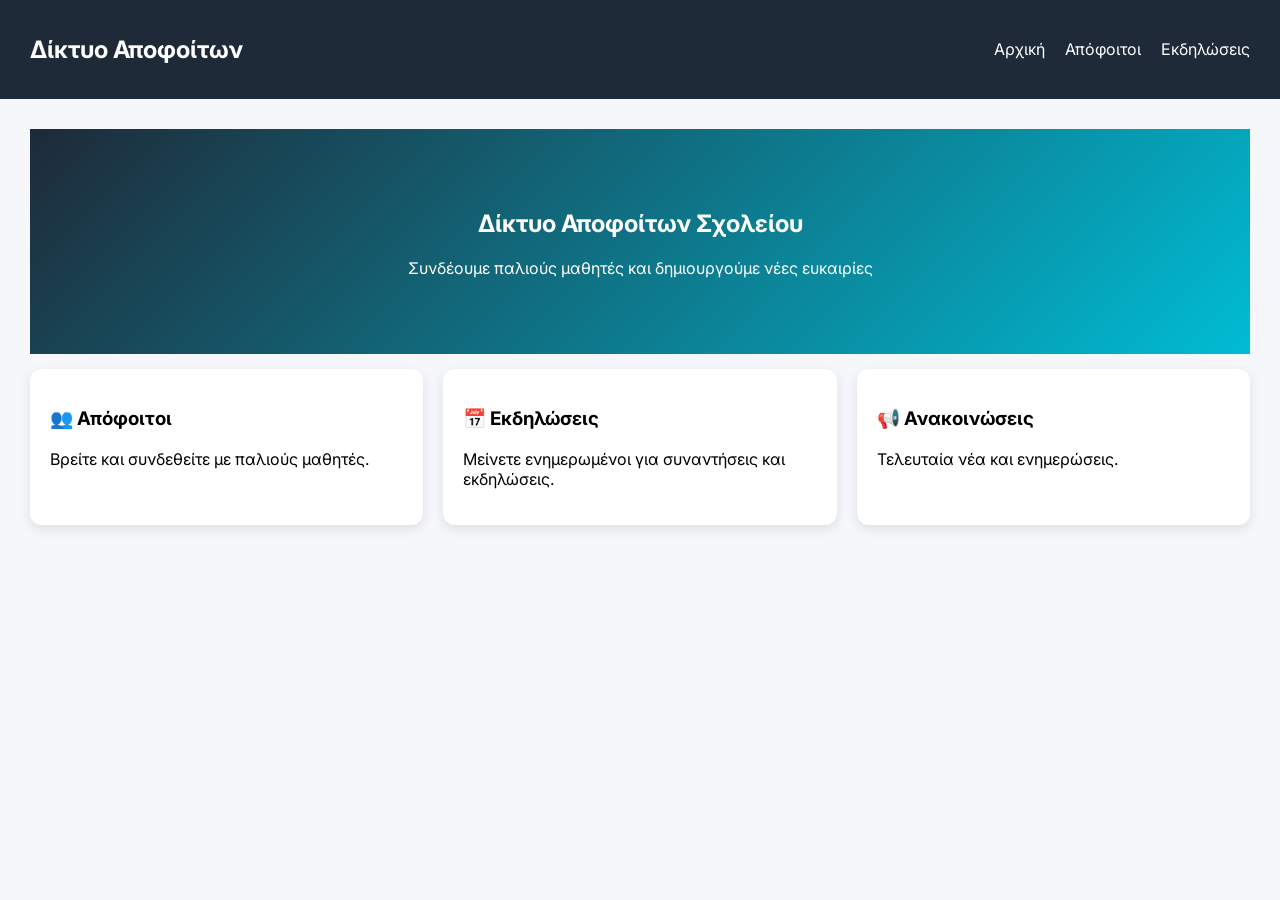
==== index.html @ 77661a97 "Initial Foundation" ====
<html lang="el"></html>
<head>
    <meta charset="UTF-8">
    <title>Alumni Portal</title>
  
    <!-- Link CSS -->
    <link rel="stylesheet" href="assets/css/style.css">
    <link href="https://fonts.googleapis.com/css2?family=Inter&display=swap" rel="stylesheet">
  </head>
<body>

    <nav>
        <h2>Δίκτυο Αποφοίτων</h2>
        <ul>
          <li onclick = "showPage('home')">Αρχική</li>
          <li onclick = "showPage('alumni')">Απόφοιτοι</li>
          <li onclick = "showPage('events')">Εκδηλώσεις</li>
        </ul>
    </nav>

  <!-- Pages -->
  <section id="home" class="page">
    <div class="hero">
      <h1>Δίκτυο Αποφοίτων Σχολείου</h1>
      <p>Συνδέουμε παλιούς μαθητές και δημιουργούμε νέες ευκαιρίες</p>
    </div>
  
    <div class="grid">
      <div class="card">
        <h3>👥 Απόφοιτοι</h3>
        <p>Βρείτε και συνδεθείτε με παλιούς μαθητές.</p>
      </div>
  
      <div class="card">
        <h3>📅 Εκδηλώσεις</h3>
        <p>Μείνετε ενημερωμένοι για συναντήσεις και εκδηλώσεις.</p>
      </div>
  
      <div class="card">
        <h3>📢 Ανακοινώσεις</h3>
        <p>Τελευταία νέα και ενημερώσεις.</p>
      </div>
    </div>
  </section>
  <section id="alumni" class="page hidden">
    <h2>Κατάλογος Αποφοίτων</h2>
  
    <input 
      type="text" 
      id="search" 
      placeholder="Αναζήτηση με όνομα, επάγγελμα ή έτος..." 
      oninput="searchAlumni()">
  
    <div id="alumniList" class="grid"></div>
  </section>
  <section id="events" class="page hidden">
    <h2>Εκδηλώσεις</h2>
    <ul>
      <li>🎉 Επανασύνδεση 2026</li>
      <li>📢 Ημέρα Καριέρας</li>
    </ul>
  </section>
  <!-- Link JS -->
  <script src="assets/js/script.js"></script>
</body>
</html>
---- assets/css/style.css ----
body {
    font-family: 'Inter', sans-serif;
    margin: 0;
    background: #f5f7fa;
  }
  
  /* NAVBAR */
  nav {
    background: #1e2a38;
    color: white;
    padding: 15px 30px;
    display: flex;
    justify-content: space-between;
    align-items: center;
  }
  
  nav ul {
    list-style: none;
    display: flex;
    gap: 20px;
  }
  
  nav li {
    cursor: pointer;
    transition: 0.3s;
  }
  
  nav li:hover {
    color: #00bcd4;
  }
  
  /* HERO SECTION */
  .hero {
    background: linear-gradient(135deg, #1e2a38, #00bcd4);
    color: white;
    padding: 60px 20px;
    text-align: center;
  }
  
  /* PAGE */
  .page {
    padding: 30px;
  }
  
  .hidden {
    display: none;
  }
  
  /* CARDS */
  .card {
    background: white;
    padding: 20px;
    margin: 15px 0;
    border-radius: 12px;
    box-shadow: 0 4px 12px rgba(0,0,0,0.1);
    transition: all 0.3s ease;
  }
  .card:hover {
    background: #00bcd4;
    color: white;
    transform: translateY(-5px);
  }

  .card:hover {
    background: linear-gradient(135deg, #00bcd4, #1e2a38);
    box-shadow: 0 8px 20px rgba(0, 188, 212, 0.4);
    color: white;
  }
  
  /* GRID */
  .grid {
    display: grid;
    grid-template-columns: repeat(auto-fit, minmax(250px, 1fr));
    gap: 20px;
  }
  
  /* SEARCH */
  input {
    padding: 10px;
    width: 250px;
    border-radius: 6px;
    border: 1px solid #ccc;
  }
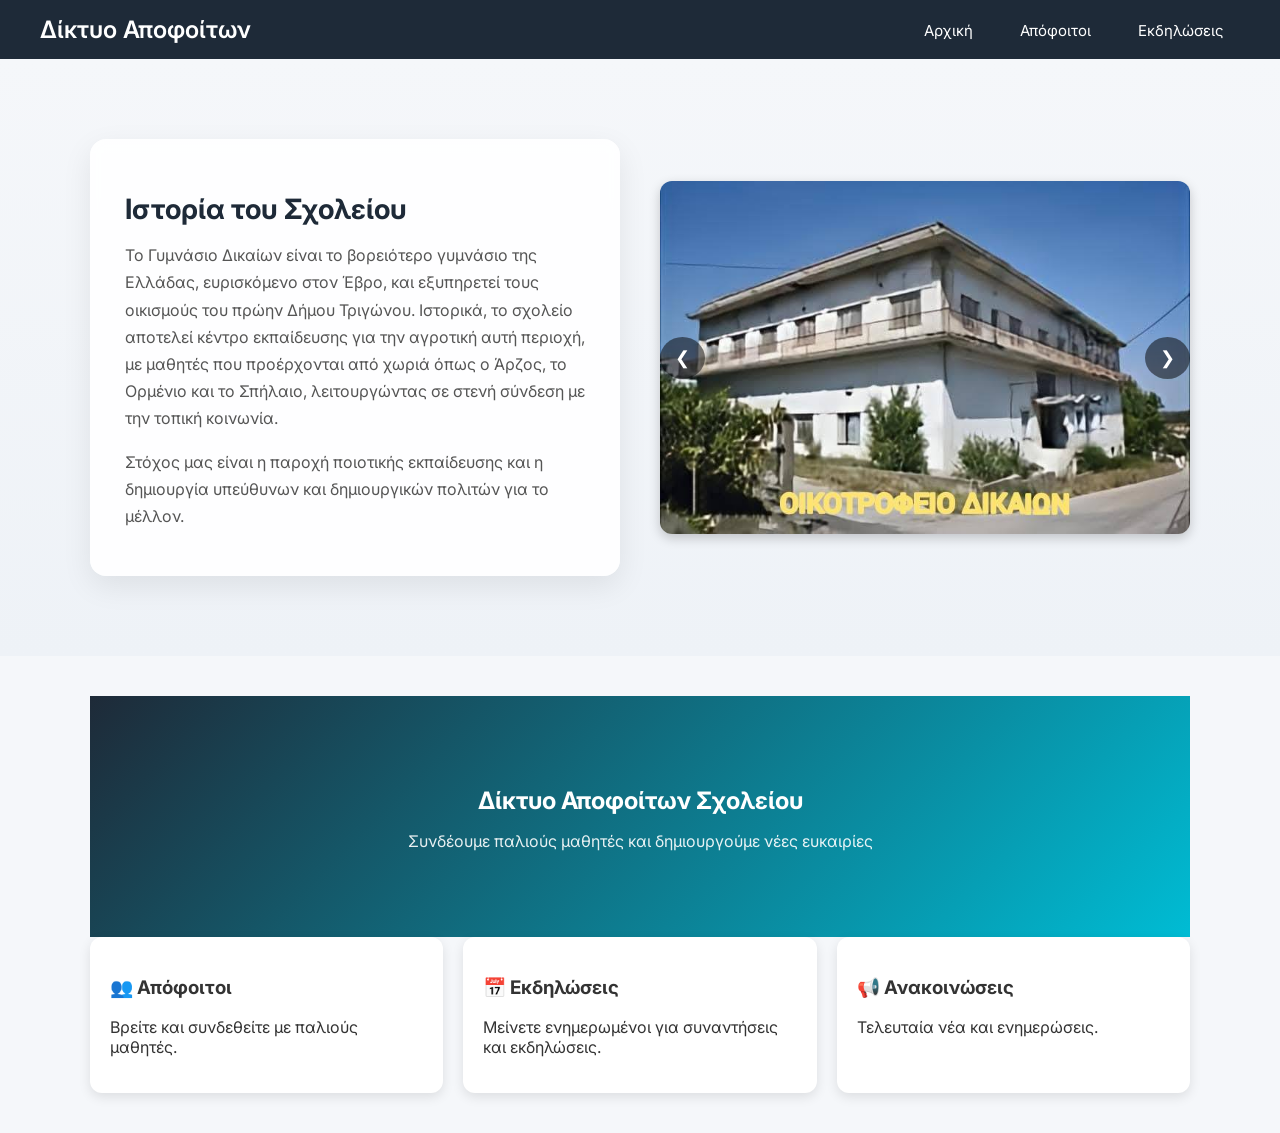
==== commit 1ee9da56: "Initial connmmit to SIT" ====
--- a/index.html
+++ b/index.html
@@ -9,15 +9,45 @@
   </head>
 <body>
 
-    <nav>
-        <h2>Δίκτυο Αποφοίτων</h2>
-        <ul>
-          <li onclick = "showPage('home')">Αρχική</li>
-          <li onclick = "showPage('alumni')">Απόφοιτοι</li>
-          <li onclick = "showPage('events')">Εκδηλώσεις</li>
-        </ul>
-    </nav>
+  <nav>
+    <h2>Δίκτυο Αποφοίτων</h2>
+    <ul>
+      <li><a href="index.html">Αρχική</a></li>
+      <li><a href="alumni.html">Απόφοιτοι</a></li>
+      <li><a href="events.html">Εκδηλώσεις</a></li>
+    </ul>
+  </nav>
+  <section class="history">
+  <div class="history-container">
 
+    <div class="history-text">
+      <h2>Ιστορία του Σχολείου</h2>
+      <p>
+        Το Γυμνάσιο Δικαίων είναι το βορειότερο γυμνάσιο της Ελλάδας, ευρισκόμενο στον Έβρο,
+        και εξυπηρετεί τους οικισμούς του πρώην Δήμου Τριγώνου. Ιστορικά, 
+        το σχολείο αποτελεί κέντρο εκπαίδευσης για την αγροτική αυτή περιοχή, 
+        με μαθητές που προέρχονται από χωριά όπως ο Άρζος, 
+        το Ορμένιο και το Σπήλαιο, λειτουργώντας σε στενή σύνδεση με την τοπική κοινωνία. 
+      </p>
+      <p>
+        Στόχος μας είναι η παροχή ποιοτικής εκπαίδευσης και η δημιουργία υπεύθυνων 
+        και δημιουργικών πολιτών για το μέλλον.
+      </p>
+    </div>
+
+    <div class="history-image">
+      <div class="carousel">
+        <img id="carousel-image" src="assets/images/school-1.jpg" alt="Σχολείο">
+        
+        <div class="carousel-buttons">
+          <button onclick="prevImage()">❮</button>
+          <button onclick="nextImage()">❯</button>
+        </div>
+      </div>
+    </div>
+
+  </div>
+  </section>
   <!-- Pages -->
   <section id="home" class="page">
     <div class="hero">
@@ -42,24 +72,6 @@
       </div>
     </div>
   </section>
-  <section id="alumni" class="page hidden">
-    <h2>Κατάλογος Αποφοίτων</h2>
-  
-    <input 
-      type="text" 
-      id="search" 
-      placeholder="Αναζήτηση με όνομα, επάγγελμα ή έτος..." 
-      oninput="searchAlumni()">
-  
-    <div id="alumniList" class="grid"></div>
-  </section>
-  <section id="events" class="page hidden">
-    <h2>Εκδηλώσεις</h2>
-    <ul>
-      <li>🎉 Επανασύνδεση 2026</li>
-      <li>📢 Ημέρα Καριέρας</li>
-    </ul>
-  </section>
   <!-- Link JS -->
   <script src="assets/js/script.js"></script>
 </body>
--- a/assets/css/style.css
+++ b/assets/css/style.css
@@ -1,83 +1,244 @@
+/* =========================
+   BASE
+========================= */
+
 body {
-    font-family: 'Inter', sans-serif;
-    margin: 0;
-    background: #f5f7fa;
-  }
-  
-  /* NAVBAR */
-  nav {
-    background: #1e2a38;
-    color: white;
-    padding: 15px 30px;
-    display: flex;
-    justify-content: space-between;
-    align-items: center;
-  }
-  
-  nav ul {
-    list-style: none;
-    display: flex;
-    gap: 20px;
-  }
-  
-  nav li {
-    cursor: pointer;
-    transition: 0.3s;
-  }
-  
-  nav li:hover {
-    color: #00bcd4;
-  }
-  
-  /* HERO SECTION */
-  .hero {
-    background: linear-gradient(135deg, #1e2a38, #00bcd4);
-    color: white;
-    padding: 60px 20px;
+  font-family: 'Inter', sans-serif;
+  margin: 0;
+  background: #f5f7fa;
+  color: #333;
+}
+
+/* =========================
+   NAVBAR (MODERN)
+========================= */
+
+nav {
+  background: #1e2a38;
+  color: white;
+  padding: 15px 40px;
+  display: flex;
+  justify-content: space-between;
+  align-items: center;
+}
+
+nav h2 {
+  margin: 0;
+  font-weight: 600;
+}
+
+/* MENU */
+nav ul {
+  list-style: none;
+  display: flex;
+  gap: 15px;
+  margin: 0;
+  padding: 0;
+}
+
+/* LINKS */
+nav a {
+  text-decoration: none;
+  color: white;
+  padding: 8px 16px;
+  border-radius: 8px;
+  font-size: 15px;
+  transition: all 0.3s ease;
+}
+
+/* HOVER */
+nav a:hover {
+  background: rgba(255,255,255,0.1);
+  color: #00bcd4;
+}
+
+/* ACTIVE LINK */
+nav a.active {
+  background: #00bcd4;
+  color: white;
+}
+
+/* =========================
+   HERO
+========================= */
+
+.hero {
+  background: linear-gradient(135deg, #1e2a38, #00bcd4);
+  color: white;
+  padding: 70px 20px;
+  text-align: center;
+}
+
+.hero h1 {
+  margin-bottom: 10px;
+}
+
+.hero p {
+  opacity: 0.9;
+}
+
+/* =========================
+   HISTORY SECTION
+========================= */
+
+.history {
+  padding: 80px 20px;
+  background: linear-gradient(to bottom, #f5f7fa, #eef2f7);
+}
+
+.history-container {
+  max-width: 1100px;
+  margin: 0 auto;
+  display: grid;
+  grid-template-columns: 1fr 1fr;
+  gap: 40px;
+  align-items: center;
+}
+
+/* TEXT CARD */
+.history-text {
+  background: rgba(255, 255, 255, 0.9);
+  backdrop-filter: blur(6px);
+  padding: 30px 35px;
+  border-radius: 16px;
+  box-shadow: 0 10px 30px rgba(0,0,0,0.08);
+  transition: 0.3s;
+}
+
+.history-text:hover {
+  transform: translateY(-3px);
+  box-shadow: 0 15px 40px rgba(0,0,0,0.12);
+}
+
+.history-text h2 {
+  font-size: 28px;
+  margin-bottom: 15px;
+  color: #1e2a38;
+}
+
+.history-text p {
+  line-height: 1.7;
+  color: #555;
+}
+
+/* IMAGE */
+.history-image {
+  display: flex;
+  justify-content: center;
+}
+
+/* =========================
+   PAGE CONTENT
+========================= */
+
+.page {
+  max-width: 1100px;
+  margin: 0 auto;
+  padding: 40px 20px;
+}
+
+/* =========================
+   CARDS
+========================= */
+
+.card {
+  background: white;
+  padding: 20px;
+  border-radius: 12px;
+  box-shadow: 0 4px 12px rgba(0,0,0,0.1);
+  transition: all 0.3s ease;
+}
+
+.card:hover {
+  background: linear-gradient(135deg, #00bcd4, #1e2a38);
+  color: white;
+  transform: translateY(-5px);
+  box-shadow: 0 8px 20px rgba(0,188,212,0.4);
+}
+
+/* =========================
+   GRID
+========================= */
+
+.grid {
+  display: grid;
+  grid-template-columns: repeat(auto-fit, minmax(250px, 1fr));
+  gap: 20px;
+}
+
+/* =========================
+   CAROUSEL
+========================= */
+
+.carousel {
+  position: relative;
+  max-width: 100%;
+}
+
+.carousel img {
+  width: 100%;
+  border-radius: 12px;
+  box-shadow: 0 4px 12px rgba(0,0,0,0.2);
+}
+
+/* BUTTONS */
+.carousel-buttons {
+  position: absolute;
+  top: 50%;
+  width: 100%;
+  display: flex;
+  justify-content: space-between;
+  transform: translateY(-50%);
+}
+
+.carousel-buttons button {
+  background: rgba(0,0,0,0.5);
+  color: white;
+  border: none;
+  padding: 10px 15px;
+  cursor: pointer;
+  border-radius: 50%;
+  font-size: 18px;
+  transition: 0.3s;
+}
+
+.carousel-buttons button:hover {
+  background: #00bcd4;
+}
+
+/* =========================
+   SEARCH
+========================= */
+.search-container {
+  margin-bottom: 30px;
+}
+
+input {
+  padding: 10px;
+  width: 250px;
+  border-radius: 8px;
+  border: 1px solid #ccc;
+  outline: none;
+  transition: 0.2s;
+}
+
+input:focus {
+  border-color: #00bcd4;
+  box-shadow: 0 0 5px rgba(0,188,212,0.4);
+}
+
+/* =========================
+   RESPONSIVE
+========================= */
+
+@media (max-width: 768px) {
+  .history-container {
+    grid-template-columns: 1fr;
     text-align: center;
   }
-  
-  /* PAGE */
-  .page {
-    padding: 30px;
+
+  nav {
+    flex-direction: column;
+    gap: 10px;
   }
-  
-  .hidden {
-    display: none;
-  }
-  
-  /* CARDS */
-  .card {
-    background: white;
-    padding: 20px;
-    margin: 15px 0;
-    border-radius: 12px;
-    box-shadow: 0 4px 12px rgba(0,0,0,0.1);
-    transition: all 0.3s ease;
-  }
-  .card:hover {
-    background: #00bcd4;
-    color: white;
-    transform: translateY(-5px);
-  }
-
-  .card:hover {
-    background: linear-gradient(135deg, #00bcd4, #1e2a38);
-    box-shadow: 0 8px 20px rgba(0, 188, 212, 0.4);
-    color: white;
-  }
-  
-  /* GRID */
-  .grid {
-    display: grid;
-    grid-template-columns: repeat(auto-fit, minmax(250px, 1fr));
-    gap: 20px;
-  }
-  
-  /* SEARCH */
-  input {
-    padding: 10px;
-    width: 250px;
-    border-radius: 6px;
-    border: 1px solid #ccc;
-  }+}
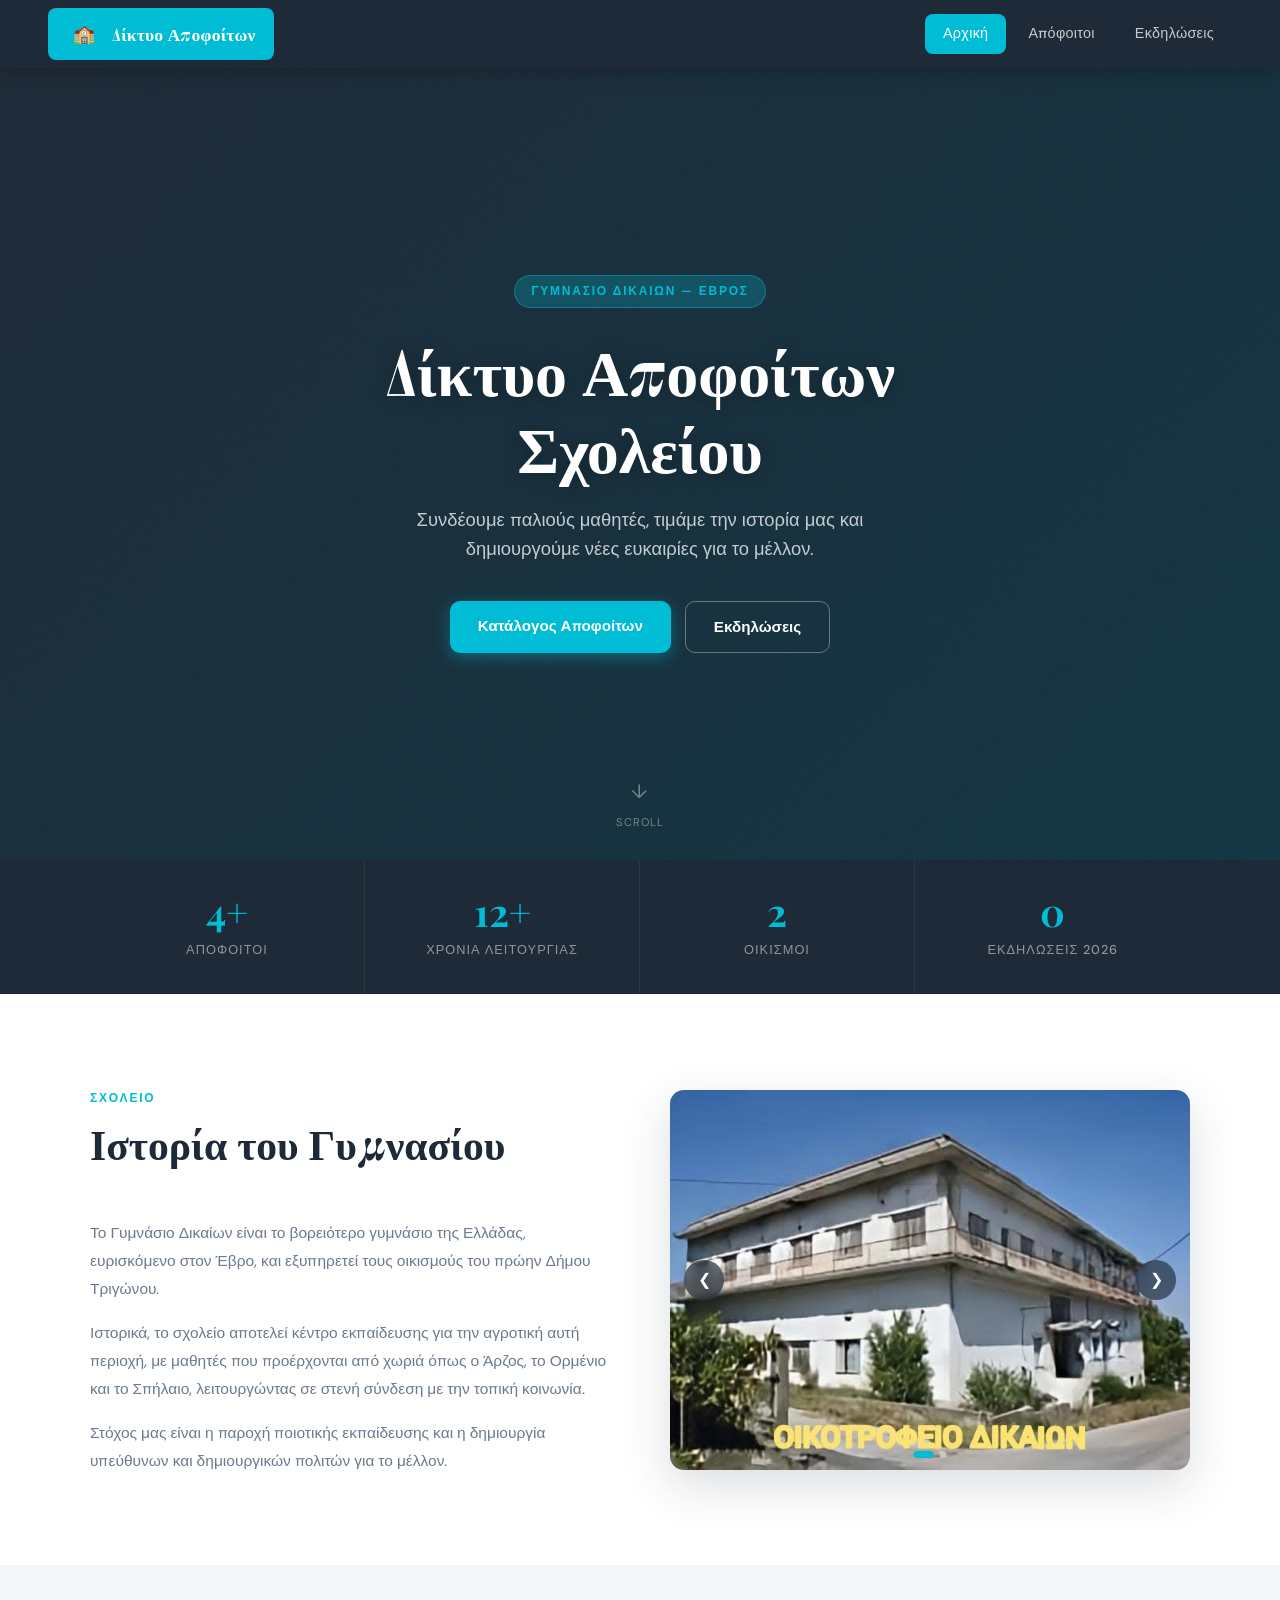
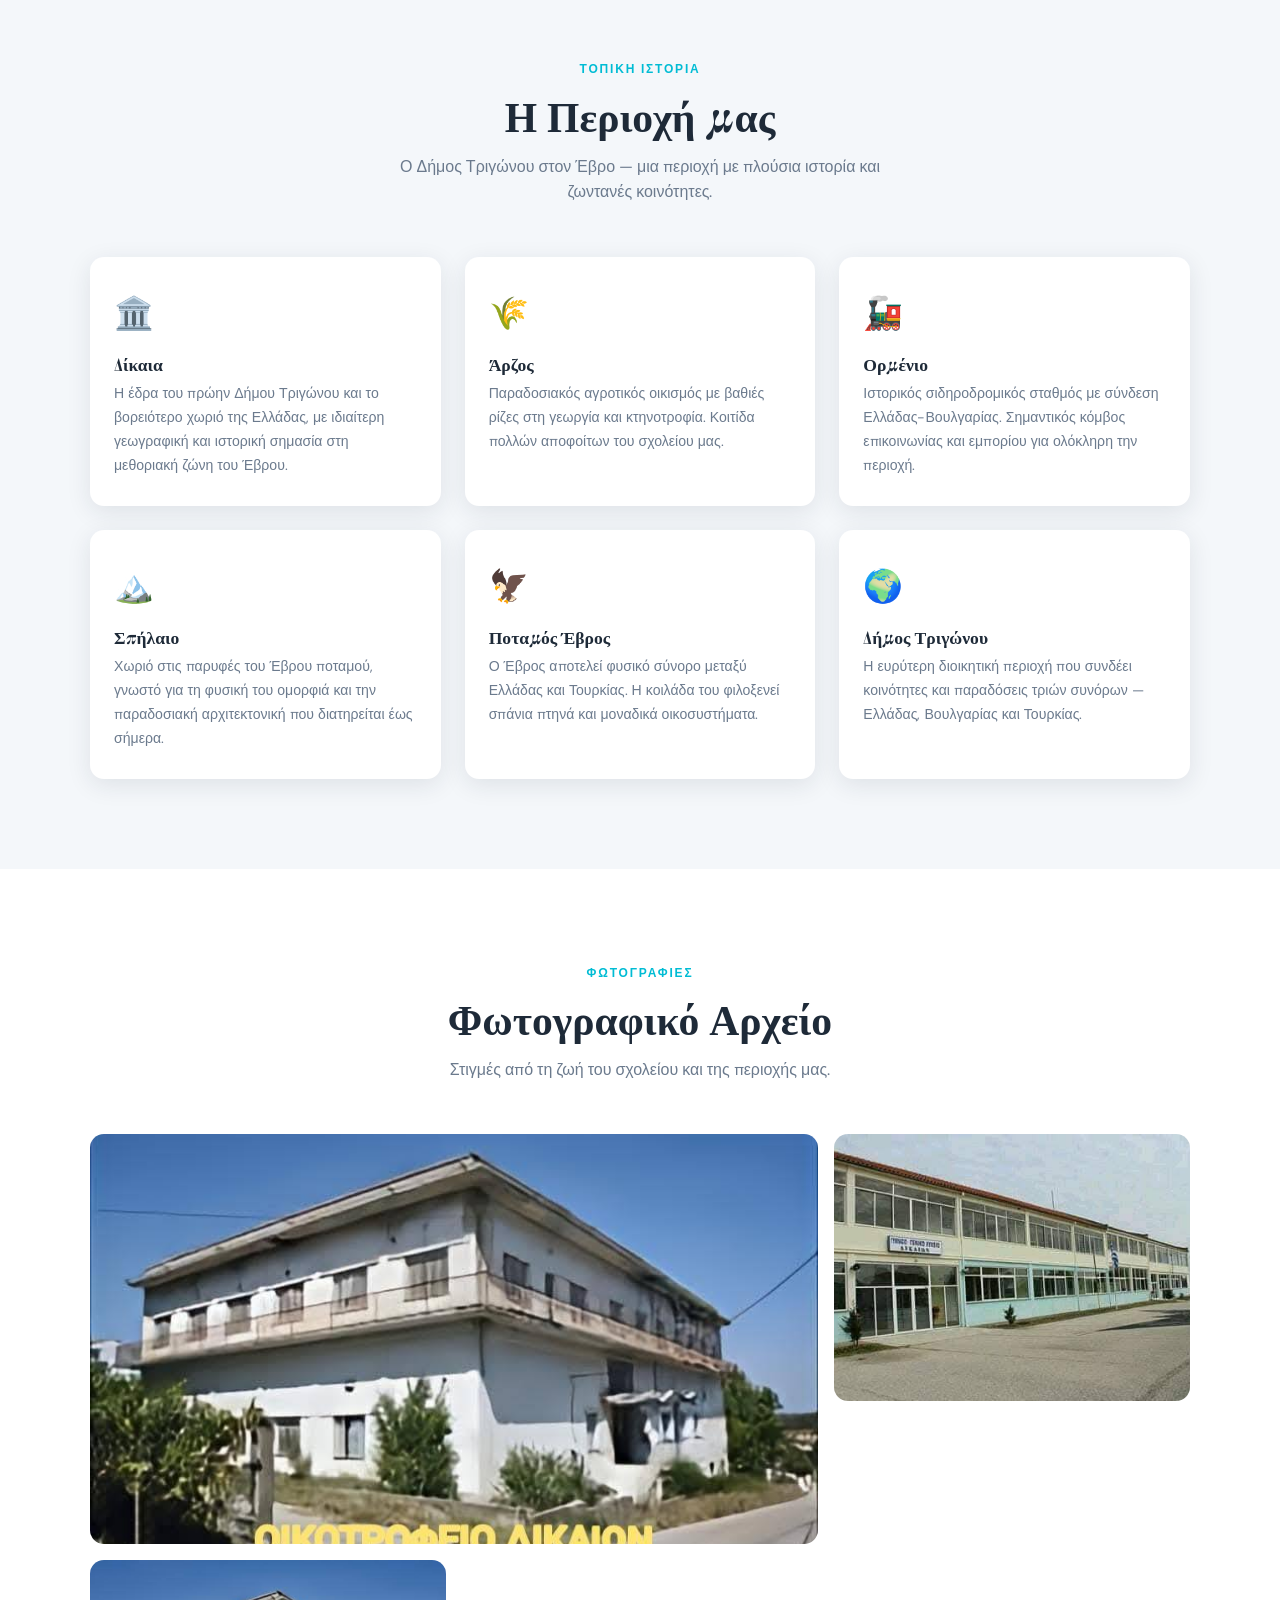
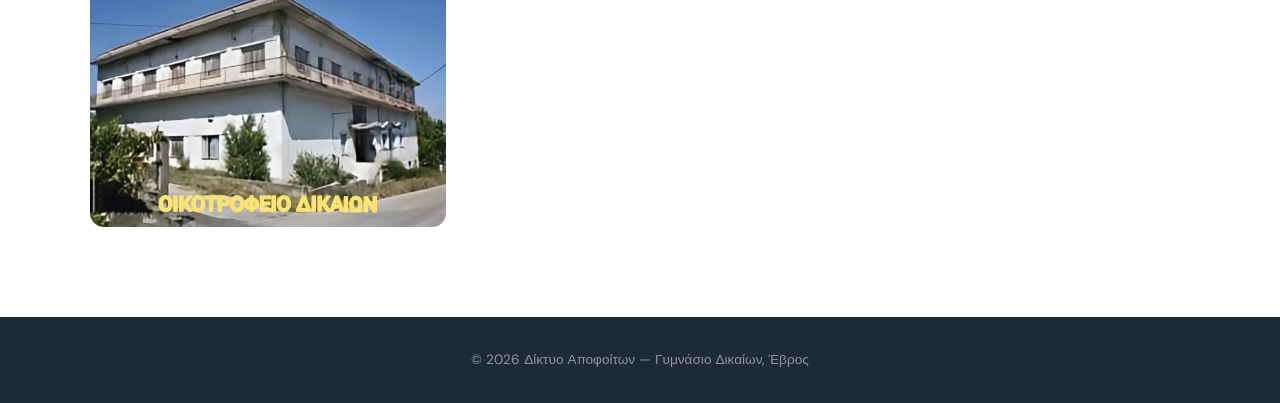
==== commit 8bd6ea0e: "Updating with new version build from claude" ====
--- a/index.html
+++ b/index.html
@@ -1,78 +1,183 @@
-<html lang="el"></html>
+<!DOCTYPE html>
+<html lang="el">
 <head>
-    <meta charset="UTF-8">
-    <title>Alumni Portal</title>
-  
-    <!-- Link CSS -->
-    <link rel="stylesheet" href="assets/css/style.css">
-    <link href="https://fonts.googleapis.com/css2?family=Inter&display=swap" rel="stylesheet">
-  </head>
+  <meta charset="UTF-8">
+  <meta name="viewport" content="width=device-width, initial-scale=1.0">
+  <title>Δίκτυο Αποφοίτων — Γυμνάσιο Δικαίων</title>
+  <link rel="stylesheet" href="assets/css/style.css">
+</head>
 <body>
 
+  <!-- NAVBAR -->
   <nav>
-    <h2>Δίκτυο Αποφοίτων</h2>
+    <a href="index.html" class="nav-brand">
+      <div class="nav-brand-icon">🏫</div>
+      <h2>Δίκτυο Αποφοίτων</h2>
+    </a>
     <ul>
       <li><a href="index.html">Αρχική</a></li>
       <li><a href="alumni.html">Απόφοιτοι</a></li>
       <li><a href="events.html">Εκδηλώσεις</a></li>
     </ul>
   </nav>
+
+  <!-- HERO -->
+  <section class="hero">
+    <div class="hero-bg"></div>
+    <div class="hero-content">
+      <span class="hero-eyebrow">Γυμνάσιο Δικαίων — Έβρος</span>
+      <h1>Δίκτυο Αποφοίτων Σχολείου</h1>
+      <p>Συνδέουμε παλιούς μαθητές, τιμάμε την ιστορία μας και δημιουργούμε νέες ευκαιρίες για το μέλλον.</p>
+      <div class="hero-actions">
+        <a href="alumni.html" class="btn btn-primary">Κατάλογος Αποφοίτων</a>
+        <a href="events.html" class="btn btn-outline">Εκδηλώσεις</a>
+      </div>
+    </div>
+    <div class="hero-scroll">
+      <span>↓</span>
+      scroll
+    </div>
+  </section>
+
+  <!-- STATS BAR -->
+  <div class="stats">
+    <div class="stats-inner">
+      <div class="stat-item">
+        <span class="stat-number" data-target="10" data-suffix="+">0+</span>
+        <span class="stat-label">Απόφοιτοι</span>
+      </div>
+      <div class="stat-item">
+        <span class="stat-number" data-target="30" data-suffix="+">0+</span>
+        <span class="stat-label">Χρόνια Λειτουργίας</span>
+      </div>
+      <div class="stat-item">
+        <span class="stat-number" data-target="5" data-suffix="">0</span>
+        <span class="stat-label">Οικισμοί</span>
+      </div>
+      <div class="stat-item">
+        <span class="stat-number" data-target="2" data-suffix="">0</span>
+        <span class="stat-label">Εκδηλώσεις 2026</span>
+      </div>
+    </div>
+  </div>
+
+  <!-- HISTORY -->
   <section class="history">
-  <div class="history-container">
+    <div class="section-inner">
+      <div class="history-grid">
+        <div class="history-text">
+          <div class="section-header">
+            <span class="section-eyebrow">Σχολείο</span>
+            <h2>Ιστορία του Γυμνασίου</h2>
+          </div>
+          <p>
+            Το Γυμνάσιο Δικαίων είναι το βορειότερο γυμνάσιο της Ελλάδας, ευρισκόμενο στον Έβρο,
+            και εξυπηρετεί τους οικισμούς του πρώην Δήμου Τριγώνου.
+          </p>
+          <p>
+            Ιστορικά, το σχολείο αποτελεί κέντρο εκπαίδευσης για την αγροτική αυτή περιοχή,
+            με μαθητές που προέρχονται από χωριά όπως ο Άρζος, το Ορμένιο και το Σπήλαιο,
+            λειτουργώντας σε στενή σύνδεση με την τοπική κοινωνία.
+          </p>
+          <p>
+            Στόχος μας είναι η παροχή ποιοτικής εκπαίδευσης και η δημιουργία υπεύθυνων
+            και δημιουργικών πολιτών για το μέλλον.
+          </p>
+        </div>
 
-    <div class="history-text">
-      <h2>Ιστορία του Σχολείου</h2>
-      <p>
-        Το Γυμνάσιο Δικαίων είναι το βορειότερο γυμνάσιο της Ελλάδας, ευρισκόμενο στον Έβρο,
-        και εξυπηρετεί τους οικισμούς του πρώην Δήμου Τριγώνου. Ιστορικά, 
-        το σχολείο αποτελεί κέντρο εκπαίδευσης για την αγροτική αυτή περιοχή, 
-        με μαθητές που προέρχονται από χωριά όπως ο Άρζος, 
-        το Ορμένιο και το Σπήλαιο, λειτουργώντας σε στενή σύνδεση με την τοπική κοινωνία. 
-      </p>
-      <p>
-        Στόχος μας είναι η παροχή ποιοτικής εκπαίδευσης και η δημιουργία υπεύθυνων 
-        και δημιουργικών πολιτών για το μέλλον.
-      </p>
-    </div>
-
-    <div class="history-image">
-      <div class="carousel">
-        <img id="carousel-image" src="assets/images/school-1.jpg" alt="Σχολείο">
-        
-        <div class="carousel-buttons">
-          <button onclick="prevImage()">❮</button>
-          <button onclick="nextImage()">❯</button>
+        <div class="history-image">
+          <div class="carousel">
+            <img id="carousel-image" src="assets/images/school-1.jpg" alt="Σχολείο">
+            <div class="carousel-buttons">
+              <button onclick="prevImage()" aria-label="Προηγούμενο">❮</button>
+              <button onclick="nextImage()" aria-label="Επόμενο">❯</button>
+            </div>
+            <div class="carousel-dots"></div>
+          </div>
         </div>
       </div>
     </div>
+  </section>
 
-  </div>
-  </section>
-  <!-- Pages -->
-  <section id="home" class="page">
-    <div class="hero">
-      <h1>Δίκτυο Αποφοίτων Σχολείου</h1>
-      <p>Συνδέουμε παλιούς μαθητές και δημιουργούμε νέες ευκαιρίες</p>
-    </div>
-  
-    <div class="grid">
-      <div class="card">
-        <h3>👥 Απόφοιτοι</h3>
-        <p>Βρείτε και συνδεθείτε με παλιούς μαθητές.</p>
+  <!-- LOCAL HISTORY -->
+  <section class="local-history">
+    <div class="section-inner">
+      <div class="section-header centered">
+        <span class="section-eyebrow">Τοπική Ιστορία</span>
+        <h2>Η Περιοχή μας</h2>
+        <p>Ο Δήμος Τριγώνου στον Έβρο — μια περιοχή με πλούσια ιστορία και ζωντανές κοινότητες.</p>
       </div>
-  
-      <div class="card">
-        <h3>📅 Εκδηλώσεις</h3>
-        <p>Μείνετε ενημερωμένοι για συναντήσεις και εκδηλώσεις.</p>
-      </div>
-  
-      <div class="card">
-        <h3>📢 Ανακοινώσεις</h3>
-        <p>Τελευταία νέα και ενημερώσεις.</p>
+      <div class="local-history-grid">
+        <div class="place-card">
+          <span class="place-icon">🏛️</span>
+          <h3>Δίκαια</h3>
+          <p>Η έδρα του πρώην Δήμου Τριγώνου και το βορειότερο χωριό της Ελλάδας, με ιδιαίτερη γεωγραφική και ιστορική σημασία στη μεθοριακή ζώνη του Έβρου.</p>
+        </div>
+        <div class="place-card">
+          <span class="place-icon">🌾</span>
+          <h3>Άρζος</h3>
+          <p>Παραδοσιακός αγροτικός οικισμός με βαθιές ρίζες στη γεωργία και κτηνοτροφία. Κοιτίδα πολλών αποφοίτων του σχολείου μας.</p>
+        </div>
+        <div class="place-card">
+          <span class="place-icon">🚂</span>
+          <h3>Ορμένιο</h3>
+          <p>Ιστορικός σιδηροδρομικός σταθμός με σύνδεση Ελλάδας-Βουλγαρίας. Σημαντικός κόμβος επικοινωνίας και εμπορίου για ολόκληρη την περιοχή.</p>
+        </div>
+        <div class="place-card">
+          <span class="place-icon">🏔️</span>
+          <h3>Σπήλαιο</h3>
+          <p>Χωριό στις παρυφές του Έβρου ποταμού, γνωστό για τη φυσική του ομορφιά και την παραδοσιακή αρχιτεκτονική που διατηρείται έως σήμερα.</p>
+        </div>
+        <div class="place-card">
+          <span class="place-icon">🦅</span>
+          <h3>Ποταμός Έβρος</h3>
+          <p>Ο Έβρος αποτελεί φυσικό σύνορο μεταξύ Ελλάδας και Τουρκίας. Η κοιλάδα του φιλοξενεί σπάνια πτηνά και μοναδικά οικοσυστήματα.</p>
+        </div>
+        <div class="place-card">
+          <span class="place-icon">🌍</span>
+          <h3>Δήμος Τριγώνου</h3>
+          <p>Η ευρύτερη διοικητική περιοχή που συνδέει κοινότητες και παραδόσεις τριών συνόρων — Ελλάδας, Βουλγαρίας και Τουρκίας.</p>
+        </div>
       </div>
     </div>
   </section>
-  <!-- Link JS -->
+
+  <!-- GALLERY -->
+  <section class="gallery">
+    <div class="section-inner">
+      <div class="section-header centered">
+        <span class="section-eyebrow">Φωτογραφίες</span>
+        <h2>Φωτογραφικό Αρχείο</h2>
+        <p>Στιγμές από τη ζωή του σχολείου και της περιοχής μας.</p>
+      </div>
+      <div class="gallery-grid">
+        <div class="gallery-item">
+          <img src="assets/images/school-1.jpg" alt="Γυμνάσιο Δικαίων">
+          <div class="gallery-overlay"><span>Γυμνάσιο Δικαίων</span></div>
+        </div>
+        <div class="gallery-item">
+          <img src="assets/images/school-2.jpg" alt="Σχολική αυλή">
+          <div class="gallery-overlay"><span>Σχολική αυλή</span></div>
+        </div>
+        <div class="gallery-item">
+          <img src="assets/images/school-1.jpg" alt="Είσοδος σχολείου">
+          <div class="gallery-overlay"><span>Είσοδος σχολείου</span></div>
+        </div>
+      </div>
+    </div>
+  </section>
+
+  <!-- LIGHTBOX -->
+  <div class="lightbox" id="lightbox">
+    <button class="lightbox-close" id="lightbox-close">&times;</button>
+    <img id="lightbox-img" src="" alt="">
+  </div>
+
+  <!-- FOOTER -->
+  <footer>
+    <p>© 2026 Δίκτυο Αποφοίτων — Γυμνάσιο Δικαίων, Έβρος</p>
+  </footer>
+
   <script src="assets/js/script.js"></script>
 </body>
-</html>+</html>
--- a/assets/css/style.css
+++ b/assets/css/style.css
@@ -1,159 +1,747 @@
+/* =========================
+   CSS VARIABLES
+========================= */
+
+@import url('https://fonts.googleapis.com/css2?family=Playfair+Display:wght@400;700&family=DM+Sans:wght@300;400;500;600&display=swap');
+
+:root {
+  --navy:       #1e2a38;
+  --navy-light: #2c3e52;
+  --cyan:       #00bcd4;
+  --cyan-dark:  #0097a7;
+  --cyan-glow:  rgba(0, 188, 212, 0.25);
+  --bg:         #f4f7fa;
+  --bg-card:    #ffffff;
+  --text:       #1e2a38;
+  --text-muted: #6b7a8d;
+  --radius:     14px;
+  --shadow:     0 6px 24px rgba(30, 42, 56, 0.10);
+  --shadow-lg:  0 16px 48px rgba(30, 42, 56, 0.16);
+  --transition: 0.3s cubic-bezier(0.4, 0, 0.2, 1);
+}
+
 /* =========================
    BASE
 ========================= */
 
+*, *::before, *::after { box-sizing: border-box; margin: 0; padding: 0; }
+
+html { scroll-behavior: smooth; }
+
 body {
-  font-family: 'Inter', sans-serif;
-  margin: 0;
-  background: #f5f7fa;
-  color: #333;
-}
-
-/* =========================
-   NAVBAR (MODERN)
+  font-family: 'DM Sans', sans-serif;
+  background: var(--bg);
+  color: var(--text);
+  line-height: 1.6;
+  -webkit-font-smoothing: antialiased;
+}
+
+h1, h2, h3 { font-family: 'Playfair Display', serif; line-height: 1.2; }
+
+/* =========================
+   NAVBAR
 ========================= */
 
 nav {
-  background: #1e2a38;
-  color: white;
-  padding: 15px 40px;
+  background: var(--navy);
+  padding: 0 48px;
   display: flex;
   justify-content: space-between;
   align-items: center;
-}
-
-nav h2 {
-  margin: 0;
-  font-weight: 600;
-}
-
-/* MENU */
+  position: sticky;
+  top: 0;
+  z-index: 100;
+  height: 68px;
+  box-shadow: 0 2px 20px rgba(0,0,0,0.25);
+}
+
+.nav-brand {
+  display: flex;
+  align-items: center;
+  gap: 10px;
+  text-decoration: none;
+}
+
+.nav-brand-icon {
+  width: 36px;
+  height: 36px;
+  background: var(--cyan);
+  border-radius: 8px;
+  display: flex;
+  align-items: center;
+  justify-content: center;
+  font-size: 18px;
+  flex-shrink: 0;
+}
+
+.nav-brand h2 {
+  color: white;
+  font-family: 'Playfair Display', serif;
+  font-size: 1.1rem;
+  font-weight: 700;
+  letter-spacing: 0.01em;
+}
+
 nav ul {
   list-style: none;
   display: flex;
-  gap: 15px;
-  margin: 0;
-  padding: 0;
-}
-
-/* LINKS */
+  gap: 4px;
+}
+
 nav a {
   text-decoration: none;
-  color: white;
-  padding: 8px 16px;
+  color: rgba(255,255,255,0.75);
+  padding: 8px 18px;
   border-radius: 8px;
-  font-size: 15px;
-  transition: all 0.3s ease;
-}
-
-/* HOVER */
+  font-size: 0.9rem;
+  font-weight: 500;
+  letter-spacing: 0.02em;
+  transition: var(--transition);
+  display: block;
+}
+
 nav a:hover {
-  background: rgba(255,255,255,0.1);
-  color: #00bcd4;
-}
-
-/* ACTIVE LINK */
+  background: rgba(255,255,255,0.08);
+  color: white;
+}
+
 nav a.active {
-  background: #00bcd4;
-  color: white;
-}
-
-/* =========================
-   HERO
+  background: var(--cyan);
+  color: white;
+}
+
+/* =========================
+   HERO — ANIMATED GRADIENT
 ========================= */
 
 .hero {
-  background: linear-gradient(135deg, #1e2a38, #00bcd4);
-  color: white;
-  padding: 70px 20px;
+  position: relative;
+  min-height: 88vh;
+  display: flex;
+  align-items: center;
+  justify-content: center;
   text-align: center;
+  overflow: hidden;
+  background: var(--navy);
+}
+
+.hero-bg {
+  position: absolute;
+  inset: 0;
+  background: linear-gradient(135deg, #1e2a38 0%, #0d3a47 35%, #00bcd4 70%, #1e2a38 100%);
+  background-size: 400% 400%;
+  animation: gradientShift 10s ease infinite;
+}
+
+@keyframes gradientShift {
+  0%   { background-position: 0% 50%; }
+  50%  { background-position: 100% 50%; }
+  100% { background-position: 0% 50%; }
+}
+
+/* Subtle noise texture overlay */
+.hero-bg::after {
+  content: '';
+  position: absolute;
+  inset: 0;
+  background-image: url("data:image/svg+xml,%3Csvg viewBox='0 0 256 256' xmlns='http://www.w3.org/2000/svg'%3E%3Cfilter id='noise'%3E%3CfeTurbulence type='fractalNoise' baseFrequency='0.9' numOctaves='4' stitchTiles='stitch'/%3E%3C/filter%3E%3Crect width='100%25' height='100%25' filter='url(%23noise)' opacity='0.04'/%3E%3C/svg%3E");
+  opacity: 0.4;
+  pointer-events: none;
+}
+
+.hero-content {
+  position: relative;
+  z-index: 2;
+  max-width: 720px;
+  padding: 40px 24px;
+  animation: heroFadeUp 1s ease both;
+}
+
+@keyframes heroFadeUp {
+  from { opacity: 0; transform: translateY(30px); }
+  to   { opacity: 1; transform: translateY(0); }
+}
+
+.hero-eyebrow {
+  display: inline-block;
+  background: var(--cyan-glow);
+  border: 1px solid rgba(0, 188, 212, 0.4);
+  color: var(--cyan);
+  font-size: 0.75rem;
+  font-weight: 600;
+  letter-spacing: 0.15em;
+  text-transform: uppercase;
+  padding: 6px 16px;
+  border-radius: 100px;
+  margin-bottom: 24px;
 }
 
 .hero h1 {
-  margin-bottom: 10px;
+  font-size: clamp(2.4rem, 5vw, 4rem);
+  color: white;
+  margin-bottom: 20px;
+  text-shadow: 0 2px 20px rgba(0,0,0,0.3);
 }
 
 .hero p {
-  opacity: 0.9;
-}
-
-/* =========================
-   HISTORY SECTION
-========================= */
-
-.history {
-  padding: 80px 20px;
-  background: linear-gradient(to bottom, #f5f7fa, #eef2f7);
-}
-
-.history-container {
+  font-size: 1.15rem;
+  color: rgba(255,255,255,0.75);
+  max-width: 520px;
+  margin: 0 auto 36px;
+}
+
+.hero-actions {
+  display: flex;
+  gap: 14px;
+  justify-content: center;
+  flex-wrap: wrap;
+}
+
+.btn {
+  display: inline-block;
+  padding: 13px 28px;
+  border-radius: 10px;
+  font-family: 'DM Sans', sans-serif;
+  font-size: 0.95rem;
+  font-weight: 600;
+  text-decoration: none;
+  cursor: pointer;
+  border: none;
+  transition: var(--transition);
+}
+
+.btn-primary {
+  background: var(--cyan);
+  color: white;
+  box-shadow: 0 4px 16px rgba(0, 188, 212, 0.4);
+}
+
+.btn-primary:hover {
+  background: var(--cyan-dark);
+  transform: translateY(-2px);
+  box-shadow: 0 8px 24px rgba(0, 188, 212, 0.5);
+}
+
+.btn-outline {
+  background: transparent;
+  color: white;
+  border: 1.5px solid rgba(255,255,255,0.35);
+}
+
+.btn-outline:hover {
+  background: rgba(255,255,255,0.08);
+  border-color: white;
+  transform: translateY(-2px);
+}
+
+.hero-scroll {
+  position: absolute;
+  bottom: 28px;
+  left: 50%;
+  transform: translateX(-50%);
+  z-index: 2;
+  display: flex;
+  flex-direction: column;
+  align-items: center;
+  gap: 6px;
+  color: rgba(255,255,255,0.4);
+  font-size: 0.7rem;
+  letter-spacing: 0.1em;
+  text-transform: uppercase;
+  animation: bounce 2s ease infinite;
+}
+
+.hero-scroll span { font-size: 1.2rem; }
+
+@keyframes bounce {
+  0%, 100% { transform: translateX(-50%) translateY(0); }
+  50%       { transform: translateX(-50%) translateY(6px); }
+}
+
+/* =========================
+   STATS BAR
+========================= */
+
+.stats {
+  background: var(--navy);
+  padding: 0;
+}
+
+.stats-inner {
+  display: grid;
+  grid-template-columns: repeat(4, 1fr);
   max-width: 1100px;
   margin: 0 auto;
+}
+
+.stat-item {
+  padding: 32px 20px;
+  text-align: center;
+  border-right: 1px solid rgba(255,255,255,0.06);
+  position: relative;
+}
+
+.stat-item:last-child { border-right: none; }
+
+.stat-number {
+  font-family: 'Playfair Display', serif;
+  font-size: 2.4rem;
+  font-weight: 700;
+  color: var(--cyan);
+  display: block;
+  line-height: 1;
+  margin-bottom: 6px;
+}
+
+.stat-label {
+  font-size: 0.8rem;
+  color: rgba(255,255,255,0.5);
+  letter-spacing: 0.08em;
+  text-transform: uppercase;
+  font-weight: 500;
+}
+
+/* =========================
+   SECTION SHARED
+========================= */
+
+section { padding: 90px 24px; }
+
+.section-inner {
+  max-width: 1100px;
+  margin: 0 auto;
+}
+
+.section-header {
+  margin-bottom: 52px;
+}
+
+.section-header.centered { text-align: center; }
+
+.section-eyebrow {
+  display: inline-block;
+  color: var(--cyan);
+  font-size: 0.75rem;
+  font-weight: 600;
+  letter-spacing: 0.15em;
+  text-transform: uppercase;
+  margin-bottom: 10px;
+}
+
+.section-header h2 {
+  font-size: clamp(1.8rem, 3.5vw, 2.6rem);
+  color: var(--navy);
+  margin-bottom: 14px;
+}
+
+.section-header p {
+  font-size: 1rem;
+  color: var(--text-muted);
+  max-width: 540px;
+}
+
+.section-header.centered p { margin: 0 auto; }
+
+/* =========================
+   HISTORY SECTION
+========================= */
+
+.history { background: white; }
+
+.history-grid {
   display: grid;
   grid-template-columns: 1fr 1fr;
-  gap: 40px;
-  align-items: center;
-}
-
-/* TEXT CARD */
-.history-text {
-  background: rgba(255, 255, 255, 0.9);
+  gap: 60px;
+  align-items: center;
+}
+
+.history-text p {
+  color: var(--text-muted);
+  line-height: 1.8;
+  margin-bottom: 16px;
+  font-size: 0.97rem;
+}
+
+.history-text p:last-child { margin-bottom: 0; }
+
+/* =========================
+   CAROUSEL
+========================= */
+
+.carousel {
+  position: relative;
+  border-radius: var(--radius);
+  overflow: hidden;
+  box-shadow: var(--shadow-lg);
+}
+
+.carousel img {
+  width: 100%;
+  height: 380px;
+  object-fit: cover;
+  display: block;
+  transition: opacity 0.5s ease;
+}
+
+.carousel-buttons {
+  position: absolute;
+  top: 50%;
+  width: 100%;
+  display: flex;
+  justify-content: space-between;
+  transform: translateY(-50%);
+  padding: 0 14px;
+  pointer-events: none;
+}
+
+.carousel-buttons button {
+  background: rgba(30, 42, 56, 0.65);
   backdrop-filter: blur(6px);
-  padding: 30px 35px;
-  border-radius: 16px;
-  box-shadow: 0 10px 30px rgba(0,0,0,0.08);
-  transition: 0.3s;
-}
-
-.history-text:hover {
-  transform: translateY(-3px);
-  box-shadow: 0 15px 40px rgba(0,0,0,0.12);
-}
-
-.history-text h2 {
-  font-size: 28px;
-  margin-bottom: 15px;
-  color: #1e2a38;
-}
-
-.history-text p {
+  color: white;
+  border: none;
+  width: 40px;
+  height: 40px;
+  cursor: pointer;
+  border-radius: 50%;
+  font-size: 16px;
+  pointer-events: all;
+  transition: var(--transition);
+  display: flex;
+  align-items: center;
+  justify-content: center;
+}
+
+.carousel-buttons button:hover { background: var(--cyan); }
+
+.carousel-dots {
+  position: absolute;
+  bottom: 12px;
+  left: 50%;
+  transform: translateX(-50%);
+  display: flex;
+  gap: 6px;
+}
+
+.carousel-dot {
+  width: 7px;
+  height: 7px;
+  border-radius: 50%;
+  background: rgba(255,255,255,0.4);
+  cursor: pointer;
+  transition: var(--transition);
+}
+
+.carousel-dot.active {
+  background: var(--cyan);
+  width: 20px;
+  border-radius: 4px;
+}
+
+/* =========================
+   LOCAL HISTORY SECTION
+========================= */
+
+.local-history { background: var(--bg); }
+
+.local-history-grid {
+  display: grid;
+  grid-template-columns: repeat(auto-fit, minmax(280px, 1fr));
+  gap: 24px;
+  margin-top: 8px;
+}
+
+.place-card {
+  background: white;
+  border-radius: var(--radius);
+  padding: 28px 24px;
+  box-shadow: var(--shadow);
+  border-top: 3px solid transparent;
+  transition: var(--transition);
+}
+
+.place-card:hover {
+  border-top-color: var(--cyan);
+  transform: translateY(-4px);
+  box-shadow: var(--shadow-lg);
+}
+
+.place-icon {
+  font-size: 2rem;
+  margin-bottom: 14px;
+  display: block;
+}
+
+.place-card h3 {
+  font-size: 1.1rem;
+  color: var(--navy);
+  margin-bottom: 8px;
+}
+
+.place-card p {
+  font-size: 0.88rem;
+  color: var(--text-muted);
   line-height: 1.7;
-  color: #555;
-}
-
-/* IMAGE */
-.history-image {
-  display: flex;
+}
+
+/* =========================
+   PHOTO GALLERY
+========================= */
+
+.gallery { background: white; }
+
+.gallery-grid {
+  display: grid;
+  grid-template-columns: repeat(3, 1fr);
+  grid-template-rows: auto;
+  gap: 16px;
+}
+
+.gallery-item {
+  border-radius: var(--radius);
+  overflow: hidden;
+  cursor: pointer;
+  position: relative;
+  aspect-ratio: 4/3;
+}
+
+.gallery-item:first-child {
+  grid-column: span 2;
+  aspect-ratio: 16/9;
+}
+
+.gallery-item img {
+  width: 100%;
+  height: 100%;
+  object-fit: cover;
+  transition: transform 0.5s ease;
+  display: block;
+}
+
+.gallery-item:hover img { transform: scale(1.04); }
+
+.gallery-overlay {
+  position: absolute;
+  inset: 0;
+  background: linear-gradient(to top, rgba(30,42,56,0.7) 0%, transparent 60%);
+  opacity: 0;
+  transition: var(--transition);
+  display: flex;
+  align-items: flex-end;
+  padding: 18px;
+}
+
+.gallery-item:hover .gallery-overlay { opacity: 1; }
+
+.gallery-overlay span {
+  color: white;
+  font-size: 0.85rem;
+  font-weight: 500;
+}
+
+/* Lightbox */
+.lightbox {
+  display: none;
+  position: fixed;
+  inset: 0;
+  background: rgba(10, 15, 22, 0.95);
+  z-index: 1000;
+  align-items: center;
   justify-content: center;
 }
 
-/* =========================
-   PAGE CONTENT
-========================= */
-
-.page {
-  max-width: 1100px;
-  margin: 0 auto;
-  padding: 40px 20px;
-}
-
-/* =========================
-   CARDS
+.lightbox.open { display: flex; }
+
+.lightbox img {
+  max-width: 90vw;
+  max-height: 85vh;
+  object-fit: contain;
+  border-radius: 8px;
+  box-shadow: 0 30px 80px rgba(0,0,0,0.5);
+}
+
+.lightbox-close {
+  position: absolute;
+  top: 20px;
+  right: 24px;
+  background: none;
+  border: none;
+  color: white;
+  font-size: 2rem;
+  cursor: pointer;
+  opacity: 0.7;
+  transition: var(--transition);
+  line-height: 1;
+}
+
+.lightbox-close:hover { opacity: 1; }
+
+/* =========================
+   CARDS (alumni page)
 ========================= */
 
 .card {
+  background: var(--bg-card);
+  padding: 24px;
+  border-radius: var(--radius);
+  box-shadow: var(--shadow);
+  transition: var(--transition);
+  border: 1px solid rgba(30,42,56,0.06);
+}
+
+.card:hover {
+  background: linear-gradient(135deg, var(--cyan), var(--navy));
+  color: white;
+  transform: translateY(-5px);
+  box-shadow: 0 12px 32px var(--cyan-glow);
+  border-color: transparent;
+}
+
+.card:hover p { color: rgba(255,255,255,0.8); }
+
+.card h3 {
+  font-size: 1.05rem;
+  margin-bottom: 10px;
+  color: var(--navy);
+}
+
+.card:hover h3 { color: white; }
+
+.card p {
+  font-size: 0.88rem;
+  color: var(--text-muted);
+  margin-bottom: 4px;
+}
+
+/* =========================
+   SEARCH
+========================= */
+
+.search-container { margin-bottom: 36px; }
+
+.search-wrapper {
+  position: relative;
+  display: inline-block;
+}
+
+.search-icon {
+  position: absolute;
+  left: 14px;
+  top: 50%;
+  transform: translateY(-50%);
+  color: var(--text-muted);
+  font-size: 1rem;
+  pointer-events: none;
+}
+
+input[type="text"] {
+  padding: 12px 16px 12px 42px;
+  width: 320px;
+  border-radius: 10px;
+  border: 1.5px solid #dde3ea;
+  font-family: 'DM Sans', sans-serif;
+  font-size: 0.95rem;
   background: white;
-  padding: 20px;
-  border-radius: 12px;
-  box-shadow: 0 4px 12px rgba(0,0,0,0.1);
-  transition: all 0.3s ease;
-}
-
-.card:hover {
-  background: linear-gradient(135deg, #00bcd4, #1e2a38);
-  color: white;
-  transform: translateY(-5px);
-  box-shadow: 0 8px 20px rgba(0,188,212,0.4);
+  color: var(--text);
+  outline: none;
+  transition: var(--transition);
+  box-shadow: var(--shadow);
+}
+
+input[type="text"]:focus {
+  border-color: var(--cyan);
+  box-shadow: 0 0 0 3px var(--cyan-glow);
+}
+
+/* =========================
+   EVENTS PAGE
+========================= */
+
+.events-list {
+  display: flex;
+  flex-direction: column;
+  gap: 20px;
+}
+
+.event-card {
+  background: white;
+  border-radius: var(--radius);
+  padding: 28px 32px;
+  box-shadow: var(--shadow);
+  display: grid;
+  grid-template-columns: auto 1fr auto;
+  gap: 24px;
+  align-items: center;
+  border: 1px solid rgba(30,42,56,0.06);
+  transition: var(--transition);
+}
+
+.event-card:hover {
+  transform: translateX(6px);
+  border-left: 3px solid var(--cyan);
+  box-shadow: var(--shadow-lg);
+}
+
+.event-date-block {
+  background: var(--navy);
+  color: white;
+  border-radius: 10px;
+  padding: 12px 16px;
+  text-align: center;
+  min-width: 64px;
+}
+
+.event-date-block .month {
+  font-size: 0.7rem;
+  letter-spacing: 0.1em;
+  text-transform: uppercase;
+  color: var(--cyan);
+  font-weight: 600;
+}
+
+.event-date-block .day {
+  font-family: 'Playfair Display', serif;
+  font-size: 1.8rem;
+  font-weight: 700;
+  line-height: 1;
+}
+
+.event-info h3 {
+  font-size: 1.1rem;
+  color: var(--navy);
+  margin-bottom: 6px;
+}
+
+.event-info p {
+  font-size: 0.88rem;
+  color: var(--text-muted);
+  line-height: 1.6;
+}
+
+.event-tag {
+  background: rgba(0, 188, 212, 0.1);
+  color: var(--cyan-dark);
+  padding: 5px 14px;
+  border-radius: 100px;
+  font-size: 0.78rem;
+  font-weight: 600;
+  white-space: nowrap;
+}
+
+/* =========================
+   FOOTER
+========================= */
+
+footer {
+  background: var(--navy);
+  color: rgba(255,255,255,0.5);
+  text-align: center;
+  padding: 32px 24px;
+  font-size: 0.85rem;
+}
+
+footer a {
+  color: var(--cyan);
+  text-decoration: none;
 }
 
 /* =========================
@@ -167,64 +755,24 @@
 }
 
 /* =========================
-   CAROUSEL
-========================= */
-
-.carousel {
-  position: relative;
-  max-width: 100%;
-}
-
-.carousel img {
-  width: 100%;
-  border-radius: 12px;
-  box-shadow: 0 4px 12px rgba(0,0,0,0.2);
-}
-
-/* BUTTONS */
-.carousel-buttons {
-  position: absolute;
-  top: 50%;
-  width: 100%;
-  display: flex;
-  justify-content: space-between;
-  transform: translateY(-50%);
-}
-
-.carousel-buttons button {
-  background: rgba(0,0,0,0.5);
-  color: white;
-  border: none;
-  padding: 10px 15px;
-  cursor: pointer;
-  border-radius: 50%;
-  font-size: 18px;
-  transition: 0.3s;
-}
-
-.carousel-buttons button:hover {
-  background: #00bcd4;
-}
-
-/* =========================
-   SEARCH
-========================= */
-.search-container {
-  margin-bottom: 30px;
-}
-
-input {
-  padding: 10px;
-  width: 250px;
-  border-radius: 8px;
-  border: 1px solid #ccc;
-  outline: none;
-  transition: 0.2s;
-}
-
-input:focus {
-  border-color: #00bcd4;
-  box-shadow: 0 0 5px rgba(0,188,212,0.4);
+   PAGE HEADER (inner pages)
+========================= */
+
+.page-header {
+  background: linear-gradient(135deg, var(--navy) 0%, #0d3a47 100%);
+  padding: 64px 24px 56px;
+  text-align: center;
+}
+
+.page-header h1 {
+  color: white;
+  font-size: clamp(1.8rem, 4vw, 3rem);
+  margin-bottom: 12px;
+}
+
+.page-header p {
+  color: rgba(255,255,255,0.6);
+  font-size: 1rem;
 }
 
 /* =========================
@@ -232,13 +780,19 @@
 ========================= */
 
 @media (max-width: 768px) {
-  .history-container {
-    grid-template-columns: 1fr;
-    text-align: center;
-  }
-
-  nav {
-    flex-direction: column;
-    gap: 10px;
-  }
-}+  nav { padding: 0 20px; height: auto; flex-direction: column; padding: 16px 20px; gap: 12px; }
+  nav ul { gap: 4px; flex-wrap: wrap; justify-content: center; }
+  .stats-inner { grid-template-columns: repeat(2, 1fr); }
+  .history-grid { grid-template-columns: 1fr; gap: 36px; }
+  .gallery-grid { grid-template-columns: 1fr 1fr; }
+  .gallery-item:first-child { grid-column: span 2; }
+  .event-card { grid-template-columns: 1fr; gap: 12px; }
+  .event-date-block { width: fit-content; }
+  section { padding: 60px 16px; }
+}
+
+@media (max-width: 480px) {
+  .stats-inner { grid-template-columns: repeat(2, 1fr); }
+  .gallery-grid { grid-template-columns: 1fr; }
+  .gallery-item:first-child { grid-column: span 1; }
+}
